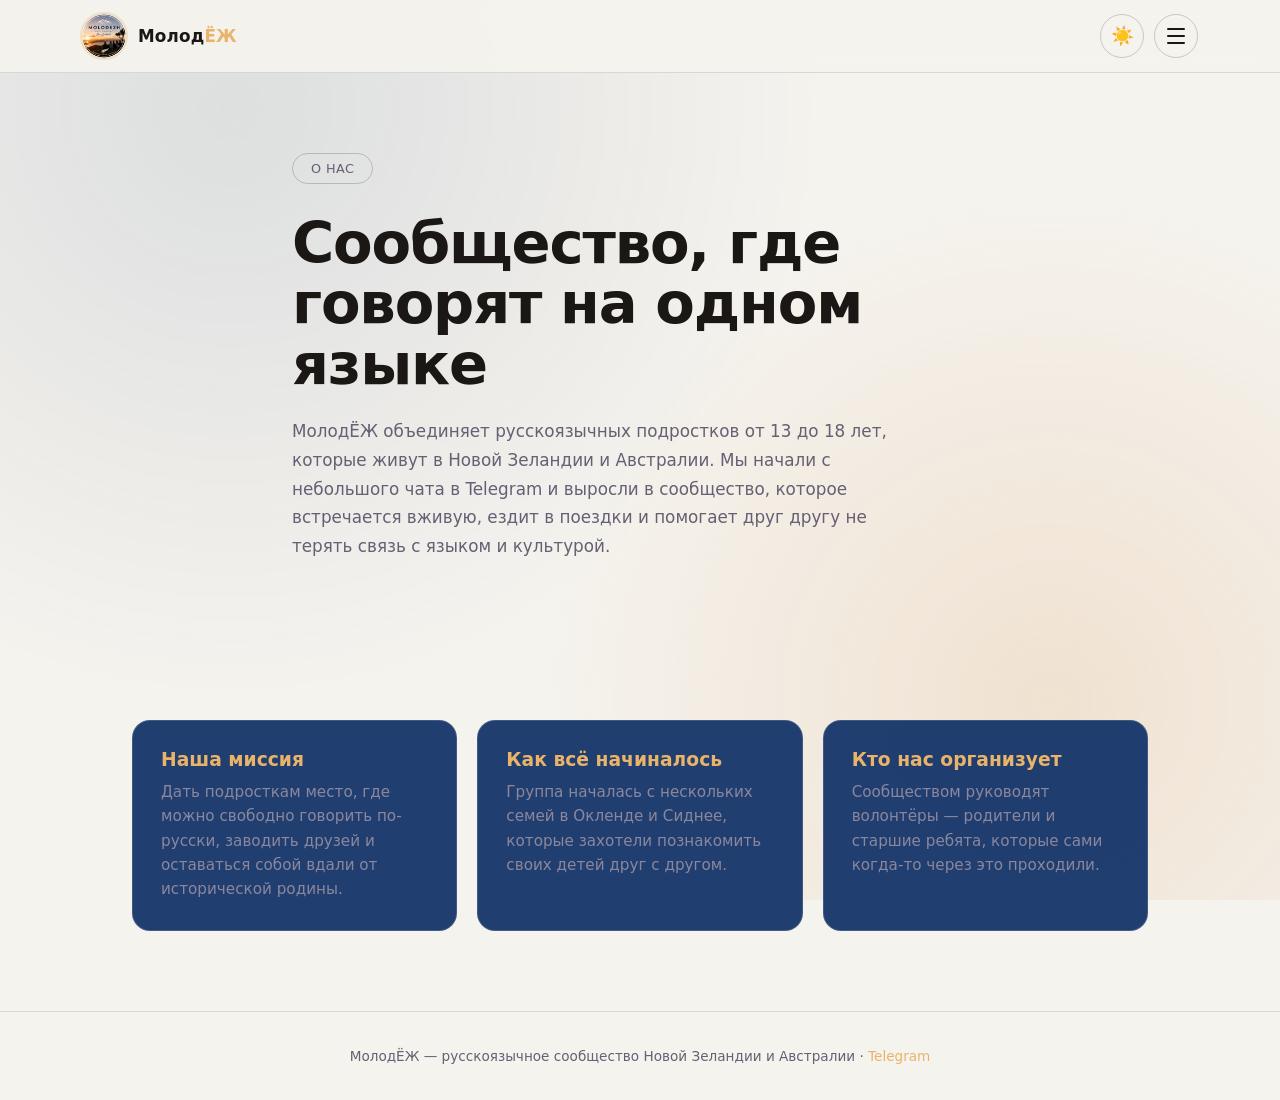
==== pages/about.html @ 6d453a03 "Reorganize site structure and add assets - Move HTML pages into pages/ and shared assets into assets" ====
<!DOCTYPE html>
<html lang="ru">
<head>
<meta charset="UTF-8">
<meta name="viewport" content="width=device-width, initial-scale=1.0">
<title>О нас — МолодЁЖ</title>
<meta name="description" content="История и миссия сообщества МолодЁЖ.">
<script>
  (function () {
    var saved = null;
    try { saved = localStorage.getItem("molodezh-theme"); } catch (e) {}
    var theme = saved || (window.matchMedia && window.matchMedia("(prefers-color-scheme: light)").matches ? "light" : "dark");
    document.documentElement.setAttribute("data-theme", theme);
  })();
</script>
<link rel="stylesheet" href="../assets/css/style.css">
</head>
<body>

<header>
  <div class="nav">
    <a href="../index.html" class="brand">
      <img src="../assets/img/main-group-logo.png" alt="МолодЁЖ — эмблема сообщества">
      <span class="brand-name">Молод<span>ЁЖ</span></span>
    </a>
    <div class="nav-controls">
      <button class="theme-toggle" id="themeToggle" aria-label="Переключить тему">🌙</button>
      <button class="hamburger" id="hamburger" aria-label="Открыть меню" aria-expanded="false">
        <span class="bar"></span>
        <span class="bar"></span>
        <span class="bar"></span>
      </button>
    </div>
    <div class="menu-panel" id="menuPanel">
      <div class="menu-panel-inner">
        <a href="../index.html" class="menu-link">Главная</a>
        <a href="about.html" class="menu-link active">О нас</a>
        <a href="events.html" class="menu-link">Мероприятия</a>
        <a href="news.html" class="menu-link">Новости</a>
        <a href="join.html" class="menu-link">Присоединиться</a>
        <a href="contacts.html" class="menu-link">Контакты</a>
        <a href="join.html" class="cta-btn menu-cta">Присоединиться</a>
      </div>
    </div>
  </div>
</header>

<main>

<section class="wrap narrow">
  <span class="badge">О НАС</span>
  <h1 class="page-title">Сообщество, где говорят на одном языке</h1>
  <p class="lede">
    МолодЁЖ объединяет русскоязычных подростков от 13 до 18 лет, которые живут в Новой Зеландии
    и Австралии. Мы начали с небольшого чата в Telegram и выросли в сообщество, которое
    встречается вживую, ездит в поездки и помогает друг другу не терять связь с языком и культурой.
  </p>
</section>

<section class="wrap">
  <div style="display:grid; grid-template-columns:repeat(auto-fit, minmax(240px,1fr)); gap:20px;">
    <div class="card">
      <h3 style="color:var(--tan); margin-bottom:10px;">Наша миссия</h3>
      <p style="color:var(--slate); font-size:0.95rem; line-height:1.6;">
        Дать подросткам место, где можно свободно говорить по-русски, заводить друзей
        и оставаться собой вдали от исторической родины.
      </p>
    </div>
    <div class="card">
      <h3 style="color:var(--tan); margin-bottom:10px;">Как всё начиналось</h3>
      <p style="color:var(--slate); font-size:0.95rem; line-height:1.6;">
        Группа началась с нескольких семей в Окленде и Сиднее, которые захотели
        познакомить своих детей друг с другом.
      </p>
    </div>
    <div class="card">
      <h3 style="color:var(--tan); margin-bottom:10px;">Кто нас организует</h3>
      <p style="color:var(--slate); font-size:0.95rem; line-height:1.6;">
        Сообществом руководят волонтёры — родители и старшие ребята, которые сами
        когда-то через это проходили.
      </p>
    </div>
  </div>
</section>

</main>

<footer>
  МолодЁЖ — русскоязычное сообщество Новой Зеландии и Австралии ·
  <a href="https://t.me/TeensNZ_bot" target="_blank" rel="noopener">Telegram</a>
</footer>

<script src="../assets/js/nav.js"></script>
<script src="../assets/js/theme.js"></script>
</body>
</html>
---- assets/css/style.css ----
:root{
  /* fixed brand palette — same in both themes */
  --navy: #0F2F66;
  --ink: #1A1715;
  --orange: #D98A3A;
  --tan: #E9B46A;
  --lavender: #B9B7C8;
  --slate: #8B879C;
  --cream: #F5F3EE;

  /* theme-aware tokens — dark theme is the default */
  --bg: var(--ink);
  --text: var(--cream);
  --muted: var(--slate);
  --border: rgba(185,183,200,0.16);
  --border-soft: rgba(185,183,200,0.35);
  --header-bg: rgba(26,23,21,0.9);
  --panel-bg: rgba(15,14,13,0.98);
  --card-bg: rgba(15,47,102,0.35);
  --card-border: rgba(185,183,200,0.15);
  --pill-bg: rgba(15,47,102,0.55);
  --glow-1: rgba(15,47,102,0.55);
  --glow-2: rgba(217,138,58,0.14);
}

:root[data-theme="light"]{
  --bg: var(--cream);
  --text: var(--ink);
  --muted: #675F73;
  --border: rgba(15,23,42,0.12);
  --border-soft: rgba(15,23,42,0.2);
  --header-bg: rgba(245,243,238,0.92);
  --panel-bg: rgba(245,243,238,0.98);
  --card-bg: rgba(15,47,102,0.92);
  --card-border: rgba(255,255,255,0.14);
  --pill-bg: rgba(15,47,102,0.9);
  --glow-1: rgba(15,47,102,0.10);
  --glow-2: rgba(217,138,58,0.16);
}

*{ box-sizing:border-box; margin:0; padding:0; }
html{ scroll-behavior:smooth; }

body{
  background: var(--bg);
  color: var(--text);
  font-family: "Inter", "Segoe UI", system-ui, -apple-system, sans-serif;
  -webkit-font-smoothing: antialiased;
  min-height:100vh;
  display:flex;
  flex-direction:column;
  transition: background .25s ease, color .25s ease;
}

body::before{
  content:"";
  position:fixed;
  inset:0;
  background:
    radial-gradient(circle at 18% 12%, var(--glow-1), transparent 45%),
    radial-gradient(circle at 82% 78%, var(--glow-2), transparent 40%);
  pointer-events:none;
  z-index:0;
  transition: background .25s ease;
}

a{ color:inherit; text-decoration:none; }
main{ flex:1; position:relative; z-index:1; }

/* ---------- NAV ---------- */
header{
  position:sticky;
  top:0;
  z-index:30;
  background: var(--header-bg);
  backdrop-filter: blur(10px);
  border-bottom: 1px solid var(--border);
  transition: background .25s ease, border-color .25s ease;
}

.nav{
  max-width:1180px;
  margin:0 auto;
  padding:14px 32px;
  display:flex;
  align-items:center;
  justify-content:space-between;
  gap:16px;
  position:relative;
}

.brand{
  display:flex;
  align-items:center;
  gap:12px;
}

.brand img{
  height:44px;
  width:44px;
  border-radius:50%;
  display:block;
  box-shadow: 0 0 0 2px rgba(233,180,106,0.35);
}

.brand-name{
  font-weight:700;
  font-size:1.05rem;
  letter-spacing:0.01em;
  color: var(--text);
}
.brand-name span{ color: var(--tan); }

.nav-controls{
  display:flex;
  align-items:center;
  gap:10px;
}

/* Theme toggle */
.theme-toggle{
  width:44px;
  height:44px;
  border-radius:50%;
  border:1px solid var(--border-soft);
  background: transparent;
  display:flex;
  align-items:center;
  justify-content:center;
  cursor:pointer;
  font-size:1.15rem;
  line-height:1;
  flex-shrink:0;
  transition: border-color .2s ease, background .2s ease, transform .2s ease;
}
.theme-toggle:hover{ border-color: var(--tan); background: rgba(233,180,106,0.08); transform: translateY(-1px); }

/* Hamburger button */
.hamburger{
  width:44px;
  height:44px;
  border-radius:50%;
  border:1px solid var(--border-soft);
  background: transparent;
  display:flex;
  flex-direction:column;
  align-items:center;
  justify-content:center;
  gap:5px;
  cursor:pointer;
  flex-shrink:0;
  transition: border-color .2s ease, background .2s ease;
}
.hamburger:hover{ border-color: var(--tan); background: rgba(233,180,106,0.08); }

.hamburger .bar{
  width:18px;
  height:2px;
  background: var(--text);
  border-radius:2px;
  transition: transform .25s ease, opacity .2s ease, background .25s ease;
}

.hamburger.is-open .bar:nth-child(1){ transform: translateY(7px) rotate(45deg); }
.hamburger.is-open .bar:nth-child(2){ opacity:0; }
.hamburger.is-open .bar:nth-child(3){ transform: translateY(-7px) rotate(-45deg); }

/* Dropdown menu panel */
.menu-panel{
  position:absolute;
  top:100%;
  left:0;
  right:0;
  background: var(--panel-bg);
  border-bottom: 1px solid var(--border);
  max-height:0;
  overflow:hidden;
  transition: max-height .32s ease, background .25s ease;
}
.menu-panel.is-open{ max-height:520px; }

.menu-panel-inner{
  max-width:1180px;
  margin:0 auto;
  padding:8px 32px 28px;
  display:flex;
  flex-direction:column;
  gap:2px;
}

.menu-panel a.menu-link{
  padding:14px 6px;
  font-size:1.05rem;
  color: var(--muted);
  border-bottom:1px solid var(--border);
  transition: color .2s ease, padding-left .2s ease;
}
.menu-panel a.menu-link:hover,
.menu-panel a.menu-link.active{ color: var(--text); padding-left:12px; }
.menu-panel a.menu-link.active{ color: var(--tan); }

.menu-panel .menu-cta{
  margin-top:16px;
  align-self:flex-start;
}

.cta-btn{
  display:inline-flex;
  align-items:center;
  gap:8px;
  background: var(--orange);
  color: var(--ink);
  font-weight:600;
  font-size:0.92rem;
  padding:11px 22px;
  border-radius:999px;
  white-space:nowrap;
  transition: background .2s ease, transform .2s ease;
}
.cta-btn:hover{ background: var(--tan); transform: translateY(-1px); }

/* ---------- SHARED PAGE ELEMENTS ---------- */
.badge{
  display:inline-block;
  padding:7px 18px;
  border-radius:999px;
  border:1px solid var(--border-soft);
  color: var(--muted);
  font-size:0.8rem;
  letter-spacing:0.03em;
  margin-bottom:30px;
}

.btn-primary{
  background: var(--orange);
  color: var(--ink);
  font-weight:700;
  padding:15px 30px;
  border-radius:999px;
  font-size:0.98rem;
  display:inline-block;
  transition: background .2s ease, transform .2s ease;
}
.btn-primary:hover{ background: var(--tan); transform: translateY(-1px); }

.btn-outline{
  border:1px solid var(--border-soft);
  color: var(--text);
  padding:15px 28px;
  border-radius:999px;
  font-size:0.98rem;
  display:inline-block;
  transition: border-color .2s ease, background .2s ease;
}
.btn-outline:hover{
  border-color: var(--tan);
  background: rgba(233,180,106,0.08);
}

.pill{
  display:flex;
  align-items:center;
  gap:8px;
  padding:9px 18px;
  border-radius:999px;
  background: var(--pill-bg);
  border:1px solid var(--card-border);
  font-size:0.85rem;
  color: var(--lavender);
  transition: background .25s ease;
}
.pill .dot{ width:8px; height:8px; border-radius:50%; background: var(--tan); }

.card{
  background: var(--card-bg);
  border:1px solid var(--card-border);
  border-radius:18px;
  padding:28px;
  transition: background .25s ease, border-color .25s ease;
}

section.wrap{
  max-width:1080px;
  margin:0 auto;
  padding:80px 32px;
}

section.wrap.narrow{ max-width:760px; }

h1.page-title{
  font-size:clamp(2.4rem, 5.4vw, 3.6rem);
  font-weight:800;
  line-height:1.05;
  letter-spacing:-0.02em;
  color: var(--text);
  margin-bottom:22px;
}

p.lede{
  font-size:1.05rem;
  color: var(--muted);
  line-height:1.7;
  max-width:640px;
}

footer{
  position:relative;
  z-index:1;
  border-top:1px solid var(--border);
  padding:36px 32px;
  text-align:center;
  color: var(--muted);
  font-size:0.85rem;
  transition: border-color .25s ease;
}
footer a{ color: var(--tan); }

@media (max-width: 760px){
  .nav{ padding:14px 20px; }
  section.wrap{ padding:56px 20px; }
}
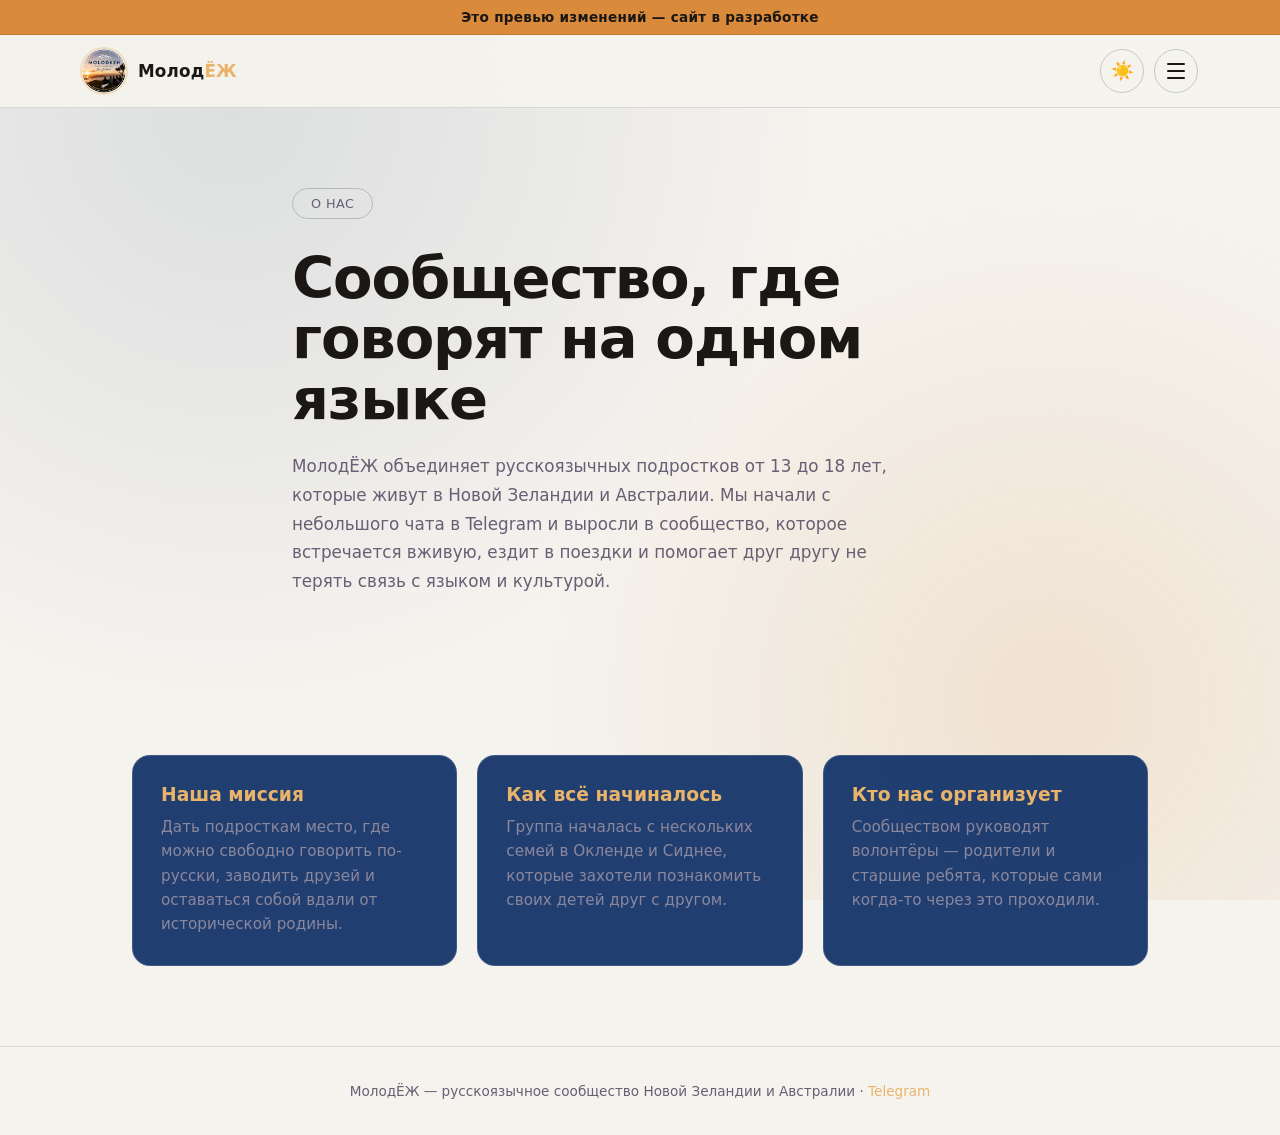
==== commit 549fc10d: "feat: add preview changes banner to all pages" ====
--- a/pages/about.html
+++ b/pages/about.html
@@ -16,6 +16,8 @@
 <link rel="stylesheet" href="../assets/css/style.css">
 </head>
 <body>
+
+<div class="preview-banner">Это превью изменений — сайт в разработке</div>
 
 <header>
   <div class="nav">
--- a/assets/css/style.css
+++ b/assets/css/style.css
@@ -67,6 +67,23 @@
 a{ color:inherit; text-decoration:none; }
 main{ flex:1; position:relative; z-index:1; }
 
+/* ---------- PREVIEW BANNER ---------- */
+.preview-banner{
+  position:sticky;
+  top:0;
+  z-index:31;
+  width:100%;
+  background: var(--orange);
+  color: var(--ink);
+  text-align:center;
+  padding:9px 20px;
+  font-size:0.85rem;
+  font-weight:600;
+  letter-spacing:0.02em;
+  border-bottom:1px solid rgba(0,0,0,0.12);
+  transition: background .25s ease;
+}
+
 /* ---------- NAV ---------- */
 header{
   position:sticky;
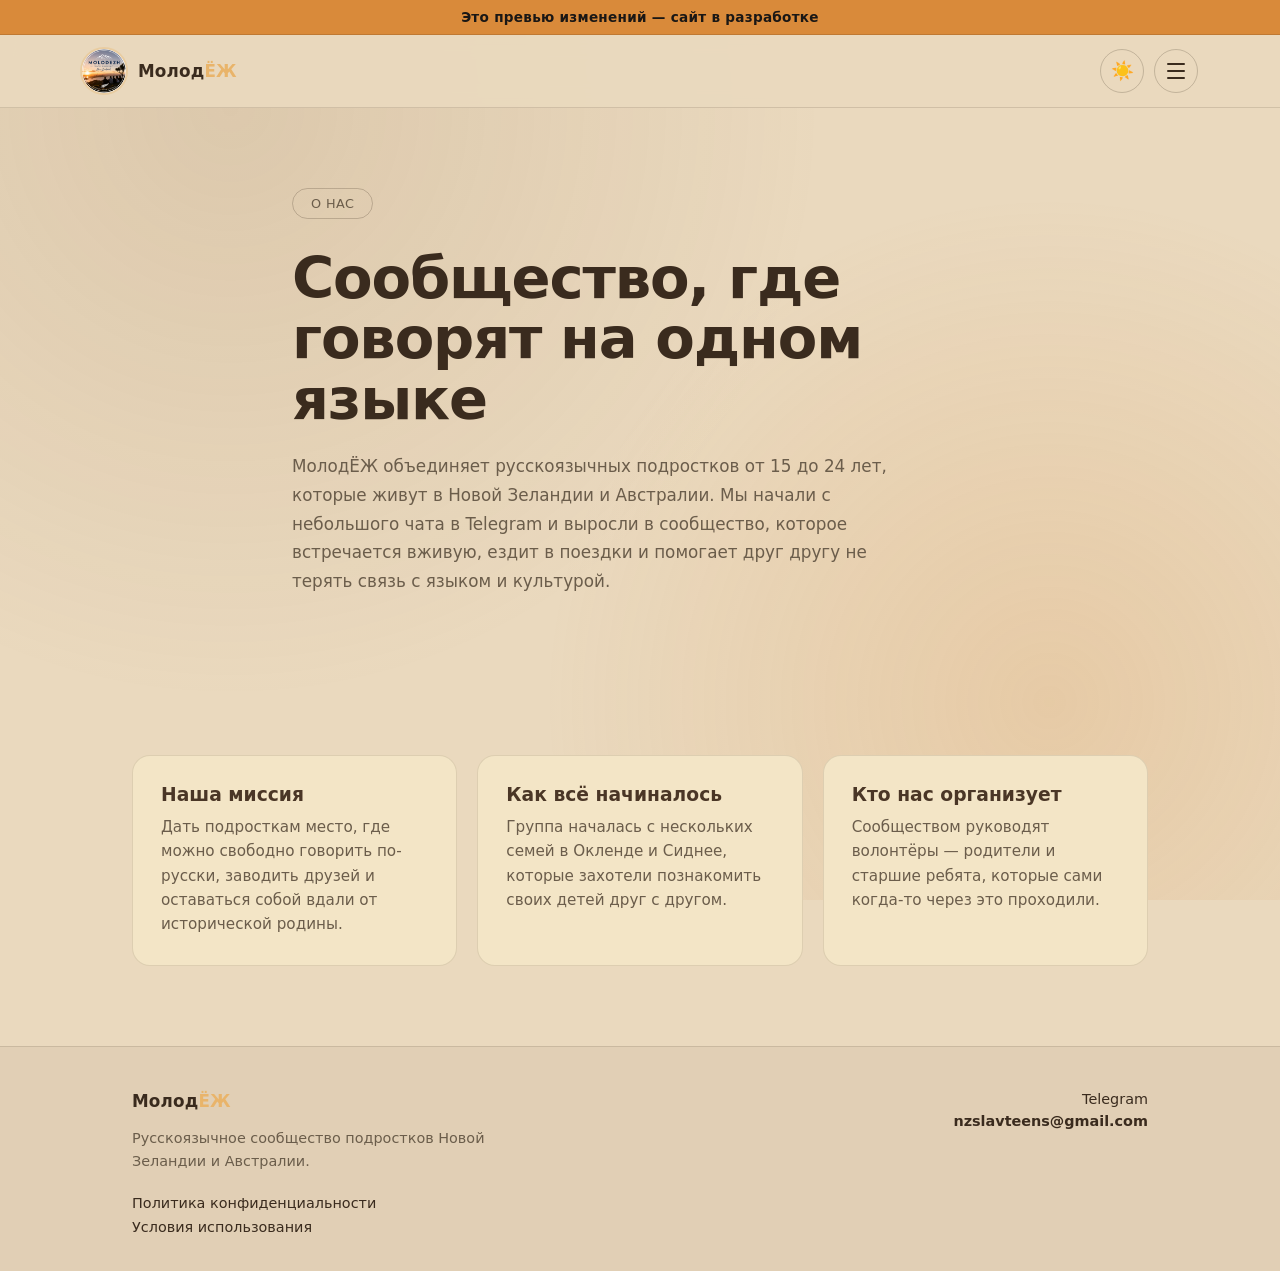
==== commit 50fc5f70: "feat: beige/coffee light theme, proper footer with PDF reader, 15-24 age range, languages folder" ====
--- a/pages/about.html
+++ b/pages/about.html
@@ -53,7 +53,7 @@
   <span class="badge">О НАС</span>
   <h1 class="page-title">Сообщество, где говорят на одном языке</h1>
   <p class="lede">
-    МолодЁЖ объединяет русскоязычных подростков от 13 до 18 лет, которые живут в Новой Зеландии
+    МолодЁЖ объединяет русскоязычных подростков от 15 до 24 лет, которые живут в Новой Зеландии
     и Австралии. Мы начали с небольшого чата в Telegram и выросли в сообщество, которое
     встречается вживую, ездит в поездки и помогает друг другу не терять связь с языком и культурой.
   </p>
@@ -62,22 +62,22 @@
 <section class="wrap">
   <div style="display:grid; grid-template-columns:repeat(auto-fit, minmax(240px,1fr)); gap:20px;">
     <div class="card">
-      <h3 style="color:var(--tan); margin-bottom:10px;">Наша миссия</h3>
-      <p style="color:var(--slate); font-size:0.95rem; line-height:1.6;">
+      <h3 style="color:var(--card-heading); margin-bottom:10px;">Наша миссия</h3>
+      <p style="color:var(--card-text); font-size:0.95rem; line-height:1.6;">
         Дать подросткам место, где можно свободно говорить по-русски, заводить друзей
         и оставаться собой вдали от исторической родины.
       </p>
     </div>
     <div class="card">
-      <h3 style="color:var(--tan); margin-bottom:10px;">Как всё начиналось</h3>
-      <p style="color:var(--slate); font-size:0.95rem; line-height:1.6;">
+      <h3 style="color:var(--card-heading); margin-bottom:10px;">Как всё начиналось</h3>
+      <p style="color:var(--card-text); font-size:0.95rem; line-height:1.6;">
         Группа началась с нескольких семей в Окленде и Сиднее, которые захотели
         познакомить своих детей друг с другом.
       </p>
     </div>
     <div class="card">
-      <h3 style="color:var(--tan); margin-bottom:10px;">Кто нас организует</h3>
-      <p style="color:var(--slate); font-size:0.95rem; line-height:1.6;">
+      <h3 style="color:var(--card-heading); margin-bottom:10px;">Кто нас организует</h3>
+      <p style="color:var(--card-text); font-size:0.95rem; line-height:1.6;">
         Сообществом руководят волонтёры — родители и старшие ребята, которые сами
         когда-то через это проходили.
       </p>
@@ -87,12 +87,38 @@
 
 </main>
 
-<footer>
-  МолодЁЖ — русскоязычное сообщество Новой Зеландии и Австралии ·
-  <a href="https://t.me/TeensNZ_bot" target="_blank" rel="noopener">Telegram</a>
+<footer class="footer">
+  <div class="footer-inner">
+    <div class="footer-col footer-brand">
+      <span class="brand-name">Молод<span>ЁЖ</span></span>
+      <p>Русскоязычное сообщество подростков Новой Зеландии и Австралии.</p>
+      <nav class="footer-legal">
+        <a href="#" data-pdf-src="../assets/docs/privacy-policy.pdf" data-pdf-title="Политика конфиденциальности">Политика конфиденциальности</a>
+        <a href="#" data-pdf-src="../assets/docs/terms-of-use.pdf" data-pdf-title="Условия использования">Условия использования</a>
+      </nav>
+    </div>
+    <div class="footer-col footer-contact">
+      <a href="https://t.me/TeensNZ_bot" target="_blank" rel="noopener">Telegram</a>
+      <a href="mailto:nzslavteens@gmail.com" class="email">nzslavteens@gmail.com</a>
+    </div>
+  </div>
 </footer>
+
+<div class="pdf-modal" id="pdfModal" aria-hidden="true">
+  <div class="pdf-modal-backdrop" data-close-pdf></div>
+  <div class="pdf-modal-box" role="dialog" aria-modal="true" aria-labelledby="pdfModalTitle">
+    <div class="pdf-modal-head">
+      <h3 id="pdfModalTitle">Документ</h3>
+      <button class="pdf-modal-close" data-close-pdf aria-label="Закрыть">×</button>
+    </div>
+    <object class="pdf-modal-frame" id="pdfModalFrame" type="application/pdf" data="../assets/docs/privacy-policy.pdf" title="Документ">
+      <p class="pdf-modal-fallback">Ваш браузер не поддерживает встроенный просмотр PDF. <a href="../assets/docs/privacy-policy.pdf" target="_blank" rel="noopener">Скачать PDF</a></p>
+    </object>
+  </div>
+</div>
 
 <script src="../assets/js/nav.js"></script>
 <script src="../assets/js/theme.js"></script>
+<script src="../assets/js/pdf-viewer.js"></script>
 </body>
 </html>
--- a/assets/css/style.css
+++ b/assets/css/style.css
@@ -18,24 +18,32 @@
   --panel-bg: rgba(15,14,13,0.98);
   --card-bg: rgba(15,47,102,0.35);
   --card-border: rgba(185,183,200,0.15);
+  --card-heading: var(--tan);
+  --card-title: var(--cream);
+  --card-text: var(--slate);
   --pill-bg: rgba(15,47,102,0.55);
+  --footer-bg: rgba(15,14,13,0.55);
   --glow-1: rgba(15,47,102,0.55);
   --glow-2: rgba(217,138,58,0.14);
 }
 
 :root[data-theme="light"]{
-  --bg: var(--cream);
-  --text: var(--ink);
-  --muted: #675F73;
-  --border: rgba(15,23,42,0.12);
-  --border-soft: rgba(15,23,42,0.2);
-  --header-bg: rgba(245,243,238,0.92);
-  --panel-bg: rgba(245,243,238,0.98);
-  --card-bg: rgba(15,47,102,0.92);
-  --card-border: rgba(255,255,255,0.14);
+  --bg: #EAD9BE;
+  --text: #3A2B1E;
+  --muted: #6B5D4B;
+  --border: rgba(58,43,30,0.14);
+  --border-soft: rgba(58,43,30,0.22);
+  --header-bg: rgba(234,217,190,0.92);
+  --panel-bg: rgba(234,217,190,0.98);
+  --card-bg: #F3E5C6;
+  --card-border: rgba(58,43,30,0.12);
+  --card-heading: #4A3626;
+  --card-title: #3A2B1E;
+  --card-text: #6B5D4B;
   --pill-bg: rgba(15,47,102,0.9);
-  --glow-1: rgba(15,47,102,0.10);
-  --glow-2: rgba(217,138,58,0.16);
+  --footer-bg: rgba(58,43,30,0.05);
+  --glow-1: rgba(139,102,66,0.14);
+  --glow-2: rgba(217,138,58,0.18);
 }
 
 *{ box-sizing:border-box; margin:0; padding:0; }
@@ -313,6 +321,8 @@
   margin-bottom:22px;
 }
 
+.page-title .brand-accent{ color: var(--tan); }
+
 p.lede{
   font-size:1.05rem;
   color: var(--muted);
@@ -324,15 +334,107 @@
   position:relative;
   z-index:1;
   border-top:1px solid var(--border);
-  padding:36px 32px;
-  text-align:center;
+  background: var(--footer-bg);
+  transition: border-color .25s ease, background .25s ease;
+}
+.footer-inner{
+  max-width:1080px;
+  margin:0 auto;
+  padding:44px 32px 36px;
+  display:flex;
+  justify-content:space-between;
+  gap:40px;
+  flex-wrap:wrap;
+}
+.footer-col{ display:flex; flex-direction:column; gap:6px; }
+.footer-brand{ max-width:380px; }
+.footer-brand p{
   color: var(--muted);
-  font-size:0.85rem;
-  transition: border-color .25s ease;
-}
-footer a{ color: var(--tan); }
+  font-size:0.9rem;
+  line-height:1.6;
+  margin-top:10px;
+}
+.footer-legal{ display:flex; flex-direction:column; gap:8px; margin-top:16px; }
+.footer-legal a, .footer-contact a{
+  color: var(--text);
+  font-size:0.9rem;
+  transition: color .2s ease;
+}
+.footer-legal a:hover, .footer-contact a:hover{ color: var(--tan); }
+.footer-contact{ align-items:flex-end; }
+.footer-contact .email{ font-weight:600; }
+
+/* ---------- PDF MODAL ---------- */
+.pdf-modal{
+  position:fixed;
+  inset:0;
+  z-index:100;
+  display:none;
+  align-items:center;
+  justify-content:center;
+  padding:20px;
+}
+.pdf-modal.is-open{ display:flex; }
+.pdf-modal-backdrop{
+  position:absolute;
+  inset:0;
+  background: rgba(0,0,0,0.6);
+  backdrop-filter: blur(3px);
+}
+.pdf-modal-box{
+  position:relative;
+  width:100%;
+  max-width:900px;
+  height:88vh;
+  background: var(--panel-bg);
+  border:1px solid var(--border);
+  border-radius:18px;
+  overflow:hidden;
+  display:flex;
+  flex-direction:column;
+  box-shadow: 0 24px 60px rgba(0,0,0,0.4);
+}
+.pdf-modal-head{
+  display:flex;
+  align-items:center;
+  justify-content:space-between;
+  padding:16px 24px;
+  border-bottom:1px solid var(--border);
+}
+.pdf-modal-head h3{
+  font-size:1.05rem;
+  color: var(--text);
+}
+.pdf-modal-close{
+  width:36px;
+  height:36px;
+  border-radius:50%;
+  border:1px solid var(--border-soft);
+  background: transparent;
+  color: var(--text);
+  font-size:1.3rem;
+  line-height:1;
+  cursor:pointer;
+  transition: border-color .2s ease, background .2s ease;
+}
+.pdf-modal-close:hover{ border-color: var(--tan); background: rgba(233,180,106,0.1); }
+.pdf-modal-frame{
+  flex:1;
+  width:100%;
+  border:none;
+  background: #fff;
+}
+.pdf-modal-fallback{
+  padding:24px;
+  color: var(--muted);
+  font-size:0.95rem;
+  line-height:1.6;
+}
+.pdf-modal-fallback a{ color: var(--tan); }
 
 @media (max-width: 760px){
   .nav{ padding:14px 20px; }
   section.wrap{ padding:56px 20px; }
-}
+  .footer-inner{ padding:36px 20px; gap:28px; }
+  .footer-contact{ align-items:flex-start; }
+}
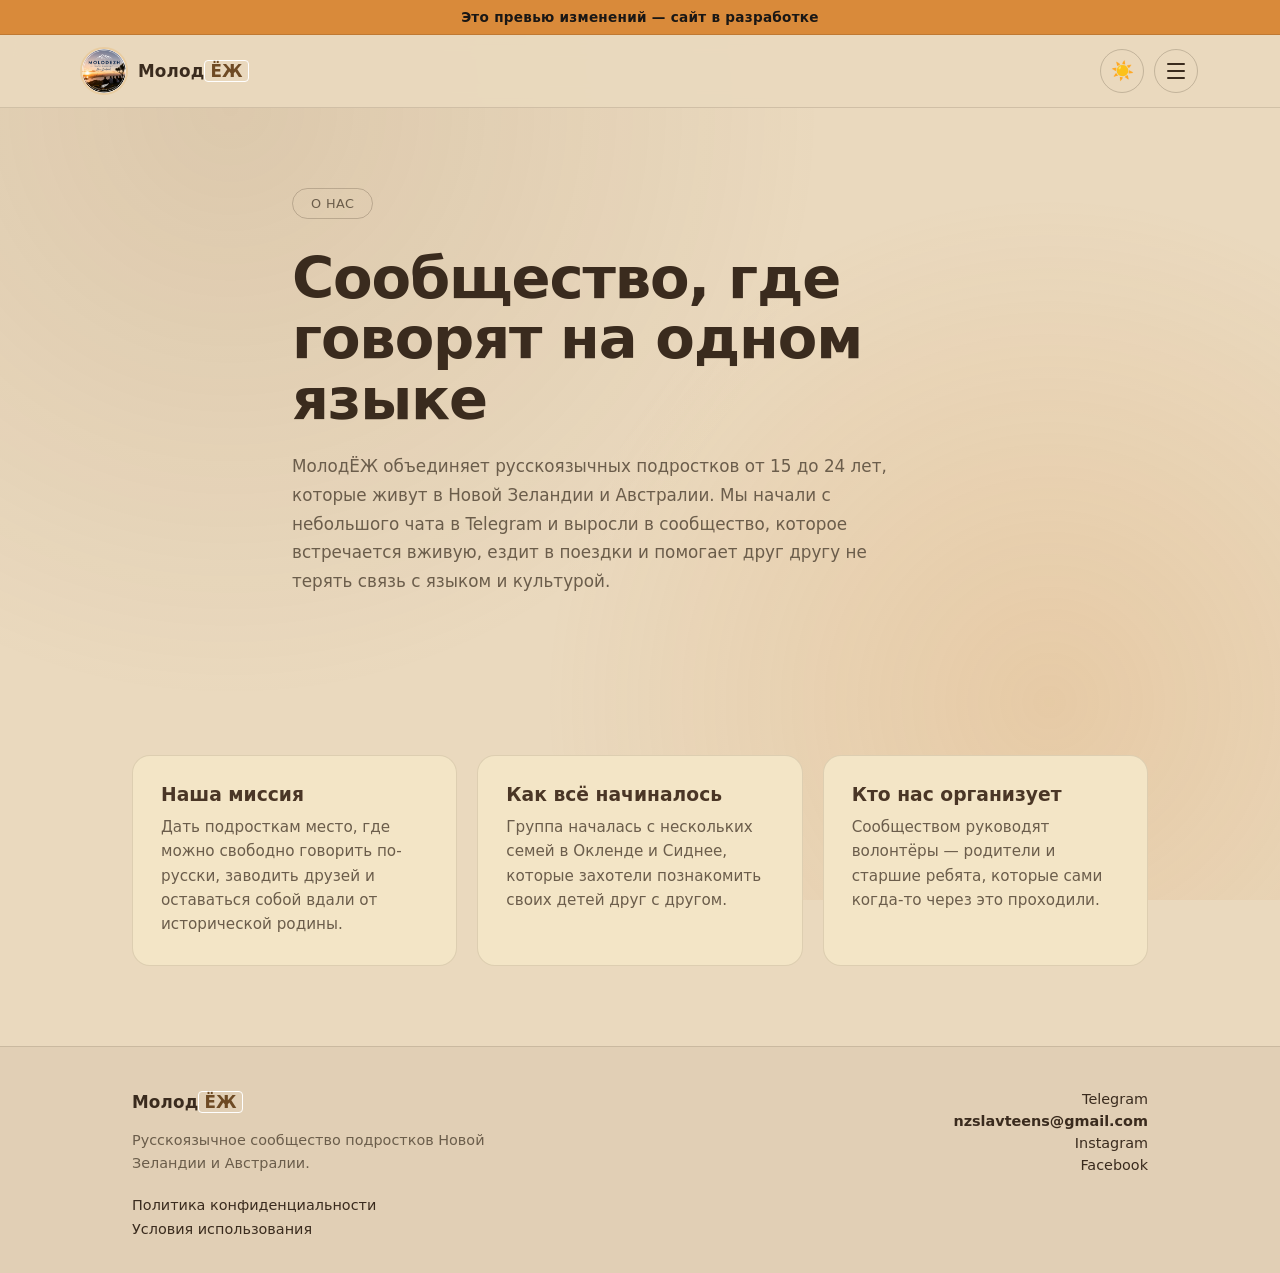
==== commit fbb67921: "added social links to the foote" ====
--- a/pages/about.html
+++ b/pages/about.html
@@ -100,6 +100,8 @@
     <div class="footer-col footer-contact">
       <a href="https://t.me/TeensNZ_bot" target="_blank" rel="noopener">Telegram</a>
       <a href="mailto:nzslavteens@gmail.com" class="email">nzslavteens@gmail.com</a>
+      <a href="https://www.instagram.com/molodezhnz/" target="_blank" rel="noopener"><i class="fa-brands fa-instagram"></i> Instagram</a>
+      <a href="https://www.facebook.com/profile.php?id=61591511156617" target="_blank" rel="noopener"><i class="fa-brands fa-facebook"></i> Facebook</a>
     </div>
   </div>
 </footer>
--- a/assets/css/style.css
+++ b/assets/css/style.css
@@ -21,7 +21,14 @@
   --card-heading: var(--tan);
   --card-title: var(--cream);
   --card-text: var(--slate);
+  --accent: var(--tan);
   --pill-bg: rgba(15,47,102,0.55);
+  --pill-text: var(--lavender);
+  --btn-hover: var(--tan);
+  --btn-hover-text: var(--ink);
+  --btn-ghost-border: var(--tan);
+  --btn-ghost-bg: rgba(233,180,106,0.08);
+  --footer-link-hover: var(--tan);
   --footer-bg: rgba(15,14,13,0.55);
   --glow-1: rgba(15,47,102,0.55);
   --glow-2: rgba(217,138,58,0.14);
@@ -40,7 +47,14 @@
   --card-heading: #4A3626;
   --card-title: #3A2B1E;
   --card-text: #6B5D4B;
-  --pill-bg: rgba(15,47,102,0.9);
+  --accent: #6E4A24;
+  --pill-bg: #F3E5C6;
+  --pill-text: var(--card-text);
+  --btn-hover: #6E4A24;
+  --btn-hover-text: var(--cream);
+  --btn-ghost-border: #4A3626;
+  --btn-ghost-bg: rgba(58,43,30,0.12);
+  --footer-link-hover: #4A3626;
   --footer-bg: rgba(58,43,30,0.05);
   --glow-1: rgba(139,102,66,0.14);
   --glow-2: rgba(217,138,58,0.18);
@@ -48,6 +62,9 @@
 
 *{ box-sizing:border-box; margin:0; padding:0; }
 html{ scroll-behavior:smooth; }
+
+::selection{ background: var(--tan); color: var(--ink); }
+:root[data-theme="light"] ::selection{ background: var(--accent); color: var(--cream); }
 
 body{
   background: var(--bg);
@@ -133,8 +150,15 @@
   font-size:1.05rem;
   letter-spacing:0.01em;
   color: var(--text);
-}
-.brand-name span{ color: var(--tan); }
+  white-space:nowrap;
+}
+.brand-name span{
+  color: var(--accent);
+  display:inline-block;
+  padding:0 5px;
+  border:1px solid #FFFFFF;
+  border-radius:4px;
+}
 
 .nav-controls{
   display:flex;
@@ -158,7 +182,7 @@
   flex-shrink:0;
   transition: border-color .2s ease, background .2s ease, transform .2s ease;
 }
-.theme-toggle:hover{ border-color: var(--tan); background: rgba(233,180,106,0.08); transform: translateY(-1px); }
+.theme-toggle:hover{ border-color: var(--accent); background: rgba(233,180,106,0.08); transform: translateY(-1px); }
 
 /* Hamburger button */
 .hamburger{
@@ -176,7 +200,7 @@
   flex-shrink:0;
   transition: border-color .2s ease, background .2s ease;
 }
-.hamburger:hover{ border-color: var(--tan); background: rgba(233,180,106,0.08); }
+.hamburger:hover{ border-color: var(--accent); background: rgba(233,180,106,0.08); }
 
 .hamburger .bar{
   width:18px;
@@ -198,6 +222,7 @@
   right:0;
   background: var(--panel-bg);
   border-bottom: 1px solid var(--border);
+  box-shadow: 0 8px 16px -8px rgba(0,0,0,0.35);
   max-height:0;
   overflow:hidden;
   transition: max-height .32s ease, background .25s ease;
@@ -222,7 +247,7 @@
 }
 .menu-panel a.menu-link:hover,
 .menu-panel a.menu-link.active{ color: var(--text); padding-left:12px; }
-.menu-panel a.menu-link.active{ color: var(--tan); }
+.menu-panel a.menu-link.active{ color: var(--accent); }
 
 .menu-panel .menu-cta{
   margin-top:16px;
@@ -242,7 +267,7 @@
   white-space:nowrap;
   transition: background .2s ease, transform .2s ease;
 }
-.cta-btn:hover{ background: var(--tan); transform: translateY(-1px); }
+.cta-btn:hover{ background: var(--btn-hover); color: var(--btn-hover-text); transform: translateY(-1px); }
 
 /* ---------- SHARED PAGE ELEMENTS ---------- */
 .badge{
@@ -266,7 +291,7 @@
   display:inline-block;
   transition: background .2s ease, transform .2s ease;
 }
-.btn-primary:hover{ background: var(--tan); transform: translateY(-1px); }
+.btn-primary:hover{ background: var(--btn-hover); color: var(--btn-hover-text); transform: translateY(-1px); }
 
 .btn-outline{
   border:1px solid var(--border-soft);
@@ -278,8 +303,8 @@
   transition: border-color .2s ease, background .2s ease;
 }
 .btn-outline:hover{
-  border-color: var(--tan);
-  background: rgba(233,180,106,0.08);
+  border-color: var(--btn-ghost-border);
+  background: var(--btn-ghost-bg);
 }
 
 .pill{
@@ -291,10 +316,10 @@
   background: var(--pill-bg);
   border:1px solid var(--card-border);
   font-size:0.85rem;
-  color: var(--lavender);
+  color: var(--pill-text);
   transition: background .25s ease;
 }
-.pill .dot{ width:8px; height:8px; border-radius:50%; background: var(--tan); }
+.pill .dot{ width:8px; height:8px; border-radius:50%; background: var(--accent); }
 
 .card{
   background: var(--card-bg);
@@ -321,7 +346,14 @@
   margin-bottom:22px;
 }
 
-.page-title .brand-accent{ color: var(--tan); }
+.page-title .brand-accent{
+  color: var(--accent);
+  display:inline-block;
+  padding:0 6px;
+  border:1px solid #FFFFFF;
+  border-radius:6px;
+  margin-left:2px;
+}
 
 p.lede{
   font-size:1.05rem;
@@ -360,7 +392,7 @@
   font-size:0.9rem;
   transition: color .2s ease;
 }
-.footer-legal a:hover, .footer-contact a:hover{ color: var(--tan); }
+.footer-legal a:hover, .footer-contact a:hover{ color: var(--footer-link-hover); }
 .footer-contact{ align-items:flex-end; }
 .footer-contact .email{ font-weight:600; }
 
@@ -417,7 +449,7 @@
   cursor:pointer;
   transition: border-color .2s ease, background .2s ease;
 }
-.pdf-modal-close:hover{ border-color: var(--tan); background: rgba(233,180,106,0.1); }
+.pdf-modal-close:hover{ border-color: var(--accent); background: rgba(233,180,106,0.1); }
 .pdf-modal-frame{
   flex:1;
   width:100%;
@@ -430,7 +462,7 @@
   font-size:0.95rem;
   line-height:1.6;
 }
-.pdf-modal-fallback a{ color: var(--tan); }
+.pdf-modal-fallback a{ color: var(--accent); }
 
 @media (max-width: 760px){
   .nav{ padding:14px 20px; }
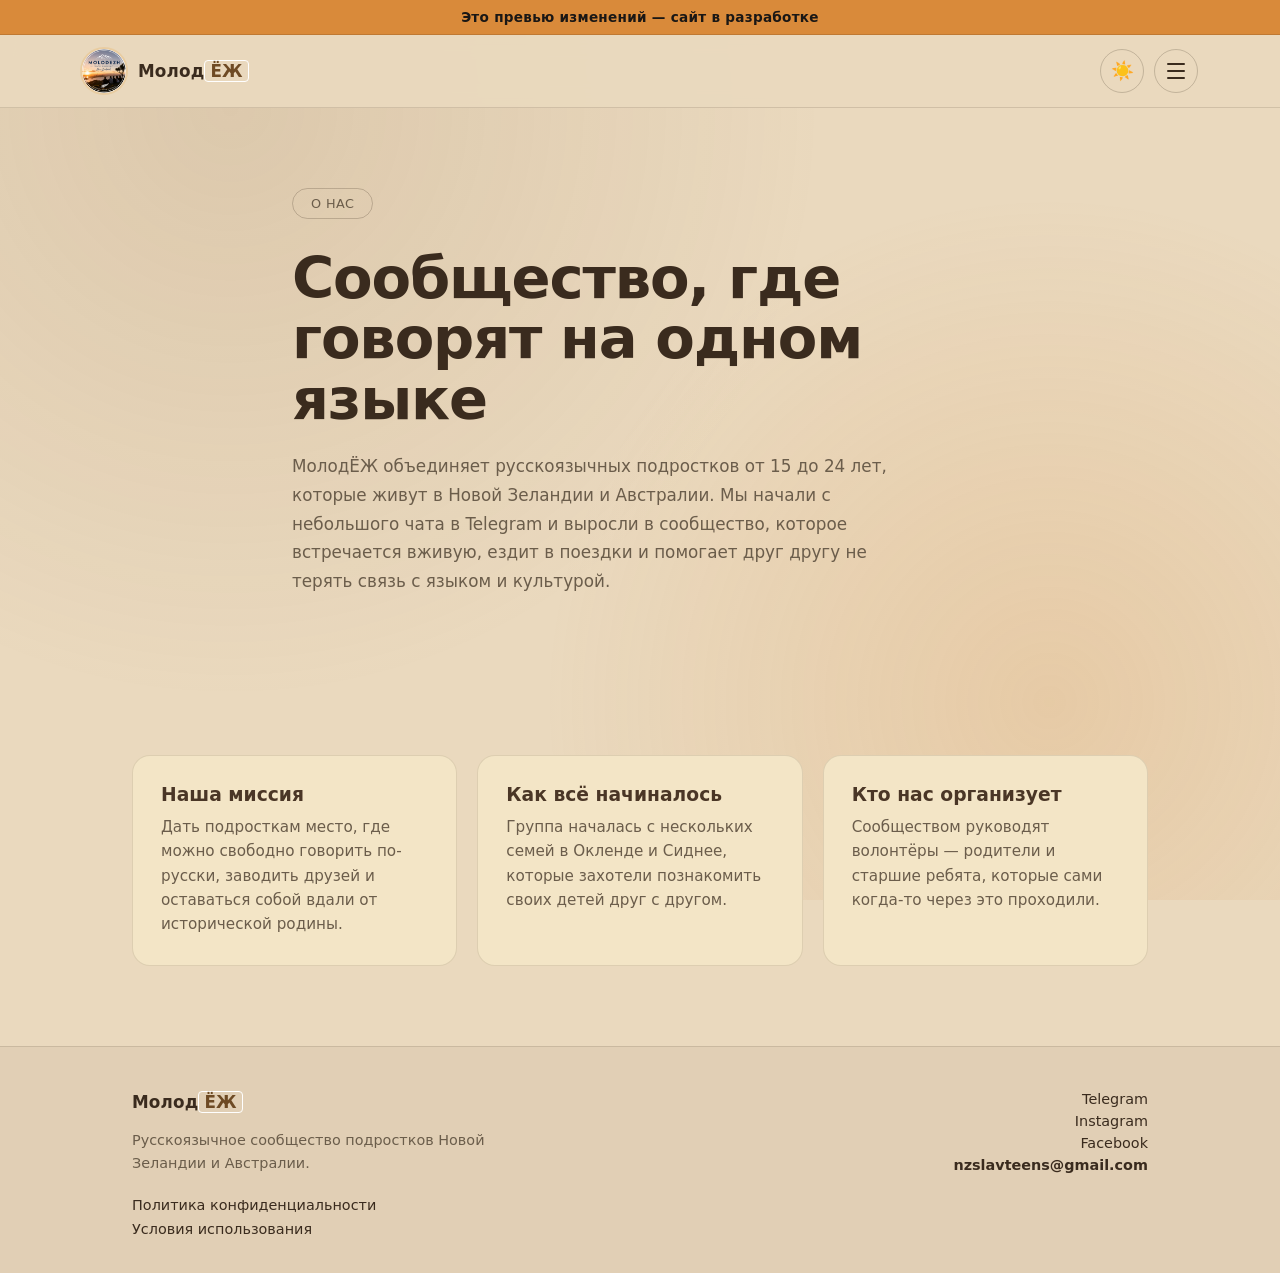
==== commit 0b372cad: "positioning of the social-links were changed at all pages across website" ====
--- a/pages/about.html
+++ b/pages/about.html
@@ -99,9 +99,9 @@
     </div>
     <div class="footer-col footer-contact">
       <a href="https://t.me/TeensNZ_bot" target="_blank" rel="noopener">Telegram</a>
-      <a href="mailto:nzslavteens@gmail.com" class="email">nzslavteens@gmail.com</a>
       <a href="https://www.instagram.com/molodezhnz/" target="_blank" rel="noopener"><i class="fa-brands fa-instagram"></i> Instagram</a>
       <a href="https://www.facebook.com/profile.php?id=61591511156617" target="_blank" rel="noopener"><i class="fa-brands fa-facebook"></i> Facebook</a>
+      <a href="mailto:nzslavteens@gmail.com" class="email">nzslavteens@gmail.com</a>
     </div>
   </div>
 </footer>
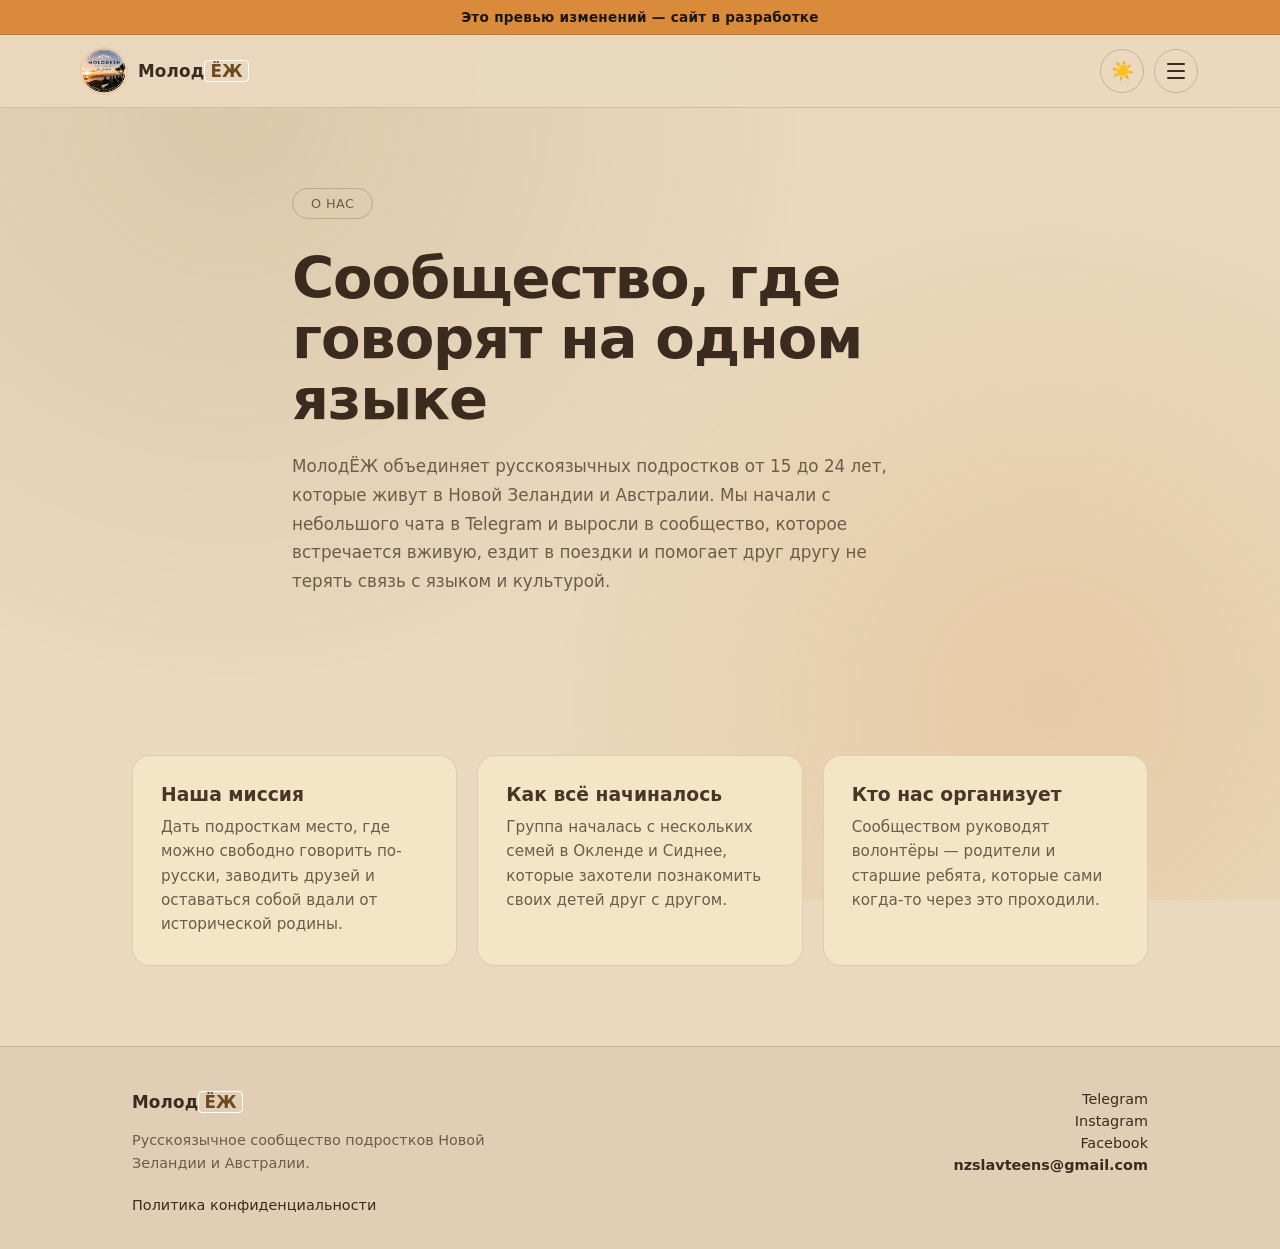
==== commit 8b1d8049: "made some changes in the form, now it sending request to specified email" ====
--- a/pages/about.html
+++ b/pages/about.html
@@ -94,7 +94,6 @@
       <p>Русскоязычное сообщество подростков Новой Зеландии и Австралии.</p>
       <nav class="footer-legal">
         <a href="#" data-pdf-src="../assets/docs/privacy-policy.pdf" data-pdf-title="Политика конфиденциальности">Политика конфиденциальности</a>
-        <a href="#" data-pdf-src="../assets/docs/terms-of-use.pdf" data-pdf-title="Условия использования">Условия использования</a>
       </nav>
     </div>
     <div class="footer-col footer-contact">
